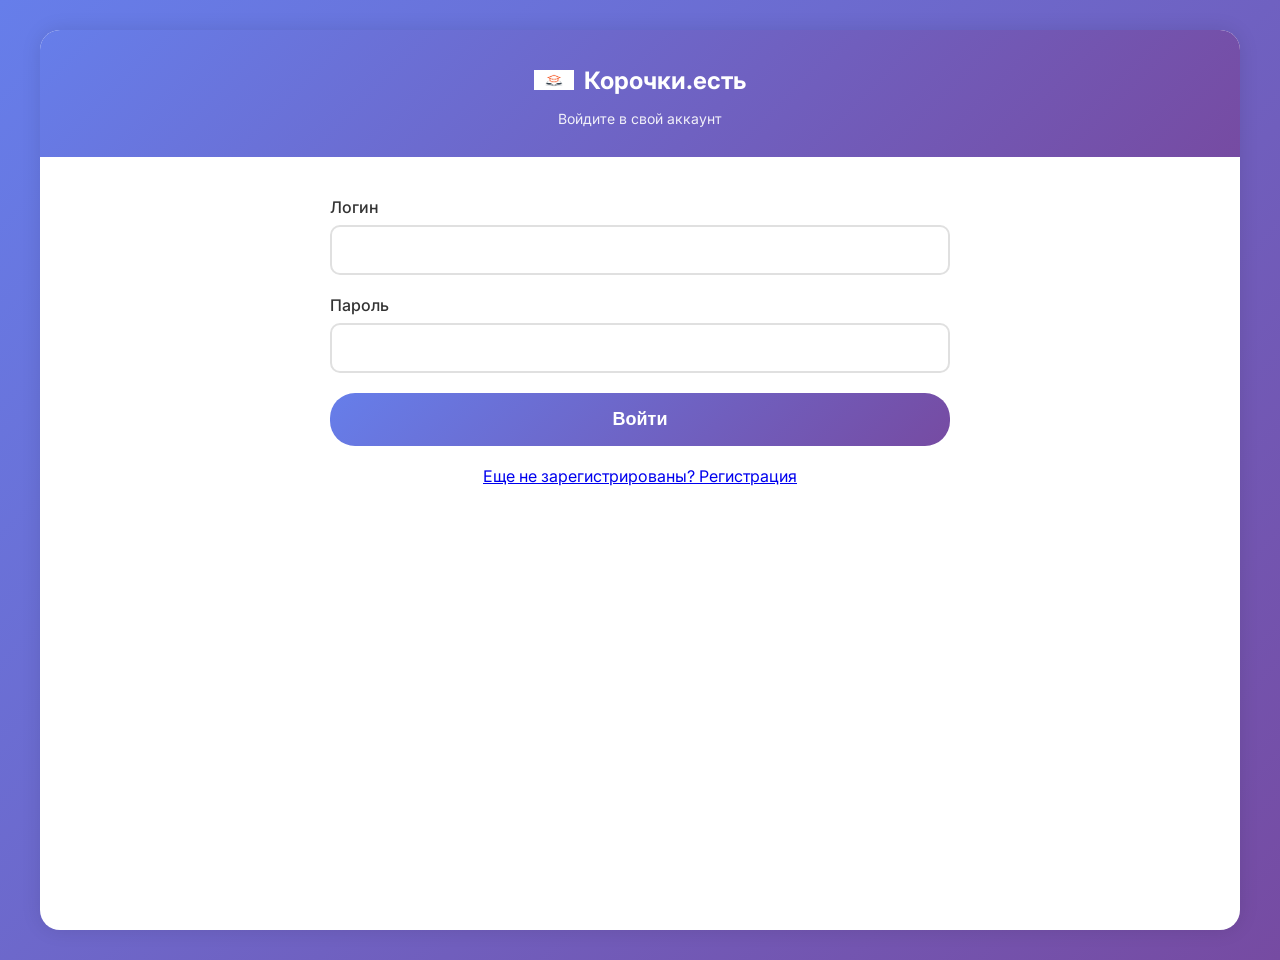
==== admin.html @ 3d842842 "first commit" ====
<!DOCTYPE html>
<html lang="ru">
<head>
    <meta charset="UTF-8">
    <meta name="viewport" content="width=device-width, initial-scale=1.0, viewport-fit=cover">
    <title>Панель администратора - Корочки.есть</title>
    <link rel="stylesheet" href="css/style.css">
    <link href="https://fonts.googleapis.com/css2?family=Inter:wght@300;400;500;600;700&display=swap" rel="stylesheet">
</head>
<body>
    <div class="container">
        <header class="header admin-header">
            <div class="logo">
                <img src="images/image01.webp" alt="Корочки.есть" class="logo-img">
                <h1>Корочки.есть</h1>
            </div>
            <div class="user-info">
                <span>Администратор</span>
                <button class="logout-btn" onclick="logout()">Выйти</button>
            </div>
        </header>

        <div class="admin-panel">
            <div class="admin-stats" id="stats">
                <div class="stat-card">
                    <div class="stat-value" id="totalCount">0</div>
                    <div class="stat-label">Всего заявок</div>
                </div>
                <div class="stat-card">
                    <div class="stat-value" id="newCount">0</div>
                    <div class="stat-label">Новые</div>
                </div>
                <div class="stat-card">
                    <div class="stat-value" id="progressCount">0</div>
                    <div class="stat-label">В обучении</div>
                </div>
                <div class="stat-card">
                    <div class="stat-value" id="completedCount">0</div>
                    <div class="stat-label">Завершены</div>
                </div>
            </div>

            <div class="admin-filters">
                <input type="text" id="searchInput" placeholder="Поиск по ФИО или курсу..." class="search-input">
                <select id="statusFilter" class="filter-select">
                    <option value="all">Все статусы</option>
                    <option value="new">Новые</option>
                    <option value="in_progress">Идет обучение</option>
                    <option value="completed">Обучение завершено</option>
                </select>
            </div>

            <div class="table-container">
                <table id="applicationsTable">
                    <thead>
                        <tr>
                            <th>ID</th>
                            <th>Пользователь</th>
                            <th>Курс</th>
                            <th>Дата начала</th>
                            <th>Способ оплаты</th>
                            <th>Статус</th>
                            <th>Действия</th>
                        </tr>
                    </thead>
                    <tbody id="applicationsTableBody">
                        <tr><td colspan="7" style="text-align: center;">Загрузка...</td></tr>
                    </tbody>
                </table>
            </div>

            <div class="pagination" id="pagination"></div>
        </div>
    </div>

    <script src="js/main.js"></script>
    <script>
        let allApplications = [];
        let currentPage = 1;
        const itemsPerPage = 10;

        // Проверка прав администратора
        if (!sessionStorage.getItem('user_id') || sessionStorage.getItem('user_role') !== 'admin') {
            window.location.href = 'login.html';
        }

        // Загрузка всех заявок
        async function loadApplications() {
            try {
                const result = await apiRequest('api/admin/applications.php', 'GET');
                
                if (result.success) {
                    allApplications = result.data;
                    updateStats();
                    filterAndRender();
                } else {
                    showNotification('Ошибка загрузки заявок', 'error');
                }
            } catch (error) {
                showNotification('Ошибка подключения к серверу', 'error');
            }
        }

        // Обновление статистики
        function updateStats() {
            const total = allApplications.length;
            const newCount = allApplications.filter(app => app.status === 'new').length;
            const progressCount = allApplications.filter(app => app.status === 'in_progress').length;
            const completedCount = allApplications.filter(app => app.status === 'completed').length;
            
            document.getElementById('totalCount').textContent = total;
            document.getElementById('newCount').textContent = newCount;
            document.getElementById('progressCount').textContent = progressCount;
            document.getElementById('completedCount').textContent = completedCount;
        }

        // Фильтрация и отображение
        function filterAndRender() {
            const searchTerm = document.getElementById('searchInput').value.toLowerCase();
            const statusFilter = document.getElementById('statusFilter').value;
            
            let filtered = allApplications;
            
            // Фильтр по статусу
            if (statusFilter !== 'all') {
                filtered = filtered.filter(app => app.status === statusFilter);
            }
            
            // Поиск по ФИО и курсу
            if (searchTerm) {
                filtered = filtered.filter(app => 
                    app.full_name.toLowerCase().includes(searchTerm) ||
                    app.course_name.toLowerCase().includes(searchTerm)
                );
            }
            
            renderTable(filtered);
        }

        // Отображение таблицы с пагинацией
        function renderTable(applications) {
            const tbody = document.getElementById('applicationsTableBody');
            const start = (currentPage - 1) * itemsPerPage;
            const end = start + itemsPerPage;
            const pageItems = applications.slice(start, end);
            
            if (pageItems.length === 0) {
                tbody.innerHTML = '<tr><td colspan="7" style="text-align: center;">Нет заявок</td></tr>';
                document.getElementById('pagination').innerHTML = '';
                return;
            }
            
            tbody.innerHTML = pageItems.map(app => `
                <tr class="fade-in">
                    <td>${app.id}</td>
                    <td>${escapeHtml(app.full_name)}<br><small>${escapeHtml(app.username)}</small></td>
                    <td>${escapeHtml(app.course_name)}</td>
                    <td>${formatDate(app.start_date)}</td>
                    <td>${getPaymentMethodText(app.payment_method)}</td>
                    <td>
                        <select class="status-select status-${app.status}" 
                                onchange="updateStatus(${app.id}, this.value)">
                            <option value="new" ${app.status === 'new' ? 'selected' : ''}>Новая</option>
                            <option value="in_progress" ${app.status === 'in_progress' ? 'selected' : ''}>Идет обучение</option>
                            <option value="completed" ${app.status === 'completed' ? 'selected' : ''}>Обучение завершено</option>
                        </select>
                    </td>
                    <td>
                        <button class="btn-view" onclick="viewApplicationDetails(${app.id})">Просмотр</button>
                    </td>
                </tr>
            `).join('');
            
            // Пагинация
            const totalPages = Math.ceil(applications.length / itemsPerPage);
            renderPagination(totalPages);
        }

        // Отображение пагинации
        function renderPagination(totalPages) {
            const paginationDiv = document.getElementById('pagination');
            if (totalPages <= 1) {
                paginationDiv.innerHTML = '';
                return;
            }
            
            let html = '<div class="pagination-controls">';
            html += `<button class="page-btn" onclick="changePage(${currentPage - 1})" ${currentPage === 1 ? 'disabled' : ''}>«</button>`;
            
            for (let i = 1; i <= totalPages; i++) {
                if (i === 1 || i === totalPages || (i >= currentPage - 2 && i <= currentPage + 2)) {
                    html += `<button class="page-btn ${i === currentPage ? 'active' : ''}" onclick="changePage(${i})">${i}</button>`;
                } else if (i === currentPage - 3 || i === currentPage + 3) {
                    html += '<span class="page-dots">...</span>';
                }
            }
            
            html += `<button class="page-btn" onclick="changePage(${currentPage + 1})" ${currentPage === totalPages ? 'disabled' : ''}>»</button>`;
            html += '</div>';
            
            paginationDiv.innerHTML = html;
        }

        function changePage(page) {
            currentPage = page;
            filterAndRender();
        }

        // Обновление статуса
        async function updateStatus(applicationId, newStatus) {
            try {
                const result = await apiRequest('api/admin/applications.php', 'PUT', {
                    id: applicationId,
                    status: newStatus
                });
                
                if (result.success) {
                    showNotification('Статус заявки обновлен', 'success');
                    loadApplications(); // Перезагружаем список
                } else {
                    showNotification('Ошибка при обновлении статуса', 'error');
                }
            } catch (error) {
                showNotification('Ошибка подключения', 'error');
            }
        }

        // Просмотр деталей заявки
        function viewApplicationDetails(applicationId) {
            const app = allApplications.find(a => a.id === applicationId);
            if (app) {
                showNotification(`Заявка #${app.id}: ${app.course_name} - ${app.full_name}`, 'info');
            }
        }

        // События фильтров
        document.getElementById('searchInput').addEventListener('input', () => {
            currentPage = 1;
            filterAndRender();
        });
        
        document.getElementById('statusFilter').addEventListener('change', () => {
            currentPage = 1;
            filterAndRender();
        });

        // Загрузка при открытии
        loadApplications();
    </script>
</body>
</html>
---- css/style.css ----
* {
    margin: 0;
    padding: 0;
    box-sizing: border-box;
}

body {
    font-family: 'Inter', sans-serif;
    background: linear-gradient(135deg, #667eea 0%, #764ba2 100%);
    min-height: 100vh;
    color: #333;
}

/* Контейнер адаптивный */
.container {
    max-width: 1200px;
    margin: 0 auto;
    background: #fff;
    min-height: 100vh;
    box-shadow: 0 0 20px rgba(0,0,0,0.1);
    transition: all 0.3s ease;
}

/* Header */
.header {
    background: linear-gradient(135deg, #667eea 0%, #764ba2 100%);
    color: white;
    padding: 30px 20px;
    text-align: center;
}

.logo {
    display: flex;
    align-items: center;
    justify-content: center;
    gap: 10px;
    margin-bottom: 10px;
}

.logo-img {
    width: 40px;
    height: 40px;
    object-fit: contain;
}

.logo h1 {
    font-size: 24px;
    font-weight: 700;
}

.tagline {
    font-size: 14px;
    opacity: 0.9;
}

/* Слайдер */
.slider-container {
    position: relative;
    margin: 20px;
    border-radius: 15px;
    overflow: hidden;
    box-shadow: 0 5px 15px rgba(0,0,0,0.1);
}

.slider {
    position: relative;
    height: 200px;
}

.slide {
    position: absolute;
    width: 100%;
    height: 100%;
    opacity: 0;
    transition: opacity 0.5s ease;
}

.slide.active {
    opacity: 1;
}

.slide img {
    width: 100%;
    height: 100%;
    object-fit: cover;
    background: linear-gradient(135deg, #667eea 0%, #764ba2 100%);
}

.slide-caption {
    position: absolute;
    bottom: 0;
    left: 0;
    right: 0;
    background: rgba(0,0,0,0.7);
    color: white;
    padding: 10px;
    text-align: center;
    font-size: 14px;
    font-weight: 500;
}

.slider-btn {
    position: absolute;
    top: 50%;
    transform: translateY(-50%);
    background: rgba(0,0,0,0.5);
    color: white;
    border: none;
    padding: 10px 15px;
    cursor: pointer;
    font-size: 18px;
    border-radius: 5px;
    transition: all 0.3s;
    z-index: 10;
}

.slider-btn:hover {
    background: rgba(0,0,0,0.8);
    transform: translateY(-50%) scale(1.05);
}

.prev {
    left: 10px;
}

.next {
    right: 10px;
}

.slider-dots {
    position: absolute;
    bottom: 10px;
    left: 50%;
    transform: translateX(-50%);
    display: flex;
    gap: 8px;
    z-index: 10;
}

.dot {
    width: 8px;
    height: 8px;
    border-radius: 50%;
    background: rgba(255,255,255,0.5);
    cursor: pointer;
    transition: all 0.3s;
}

.dot:hover {
    background: rgba(255,255,255,0.8);
    transform: scale(1.2);
}

.dot.active {
    background: white;
    width: 20px;
    border-radius: 10px;
}

/* Кнопки */
.auth-buttons {
    display: flex;
    gap: 15px;
    padding: 20px;
    justify-content: center;
}

.btn-primary, .btn-secondary {
    flex: 1;
    padding: 12px;
    border: none;
    border-radius: 25px;
    font-size: 16px;
    font-weight: 600;
    cursor: pointer;
    transition: transform 0.3s, box-shadow 0.3s;
}

.btn-primary {
    background: linear-gradient(135deg, #667eea 0%, #764ba2 100%);
    color: white;
}

.btn-secondary {
    background: transparent;
    border: 2px solid #667eea;
    color: #667eea;
}

.btn-primary:hover, .btn-secondary:hover {
    transform: translateY(-2px);
    box-shadow: 0 5px 15px rgba(0,0,0,0.2);
}

/* Карточки преимуществ */
.features {
    display: grid;
    grid-template-columns: repeat(3, 1fr);
    gap: 15px;
    padding: 20px;
}

.feature-card {
    text-align: center;
    padding: 15px;
    background: #f8f9fa;
    border-radius: 10px;
    transition: transform 0.3s;
}

.feature-card:hover {
    transform: translateY(-5px);
}

.feature-icon {
    font-size: 32px;
    margin-bottom: 8px;
}

.feature-card h3 {
    font-size: 14px;
    margin-bottom: 5px;
    color: #667eea;
}

.feature-card p {
    font-size: 12px;
    color: #666;
}

/* Формы */
.form-container {
    padding: 20px;
    max-width: 500px;
    margin: 0 auto;
}

.form-group {
    margin-bottom: 20px;
}

.form-group label {
    display: block;
    margin-bottom: 8px;
    font-weight: 500;
    color: #333;
}

.form-group input, 
.form-group select, 
.form-group textarea {
    width: 100%;
    padding: 12px;
    border: 2px solid #e0e0e0;
    border-radius: 10px;
    font-size: 14px;
    transition: border-color 0.3s;
}

.form-group input:focus, 
.form-group select:focus, 
.form-group textarea:focus {
    outline: none;
    border-color: #667eea;
}

.form-group input.error {
    border-color: #f44336;
}

.error-message {
    color: #f44336;
    font-size: 12px;
    margin-top: 5px;
    display: none;
}

.btn-submit {
    width: 100%;
    padding: 14px;
    background: linear-gradient(135deg, #667eea 0%, #764ba2 100%);
    color: white;
    border: none;
    border-radius: 25px;
    font-size: 16px;
    font-weight: 600;
    cursor: pointer;
    transition: transform 0.3s;
}

.btn-submit:hover {
    transform: translateY(-2px);
}

/* Таблицы */
.table-container {
    overflow-x: auto;
    padding: 20px;
}

table {
    width: 100%;
    border-collapse: collapse;
    min-width: 600px;
}

th, td {
    padding: 12px;
    text-align: left;
    border-bottom: 1px solid #e0e0e0;
}

th {
    background: #f8f9fa;
    font-weight: 600;
    color: #667eea;
}

.status-badge {
    display: inline-block;
    padding: 4px 8px;
    border-radius: 12px;
    font-size: 12px;
    font-weight: 500;
}

.status-new {
    background: #ff9800;
    color: white;
}

.status-in_progress {
    background: #2196f3;
    color: white;
}

.status-completed {
    background: #4caf50;
    color: white;
}

/* Модальные окна */
.modal {
    display: none;
    position: fixed;
    top: 0;
    left: 0;
    width: 100%;
    height: 100%;
    background: rgba(0,0,0,0.5);
    justify-content: center;
    align-items: center;
    z-index: 1000;
}

.modal-content {
    background: white;
    padding: 30px;
    border-radius: 15px;
    max-width: 90%;
    width: 500px;
    position: relative;
    animation: modalSlideIn 0.3s;
}

.close {
    position: absolute;
    top: 15px;
    right: 20px;
    font-size: 24px;
    cursor: pointer;
    color: #999;
    transition: color 0.3s;
}

.close:hover {
    color: #333;
}

/* Навигация */
.nav-menu {
    display: flex;
    background: #f8f9fa;
    border-bottom: 1px solid #e0e0e0;
}

.nav-link {
    flex: 1;
    text-align: center;
    padding: 12px;
    text-decoration: none;
    color: #666;
    font-weight: 500;
    transition: all 0.3s;
}

.nav-link.active {
    color: #667eea;
    border-bottom: 2px solid #667eea;
}

.nav-link:hover {
    background: #f0f0f0;
}

/* Информация о пользователе */
.user-info {
    display: flex;
    align-items: center;
    justify-content: space-between;
    padding: 10px 20px;
    background: rgba(255,255,255,0.1);
    border-radius: 10px;
    margin-top: 10px;
}

.logout-btn {
    background: rgba(255,255,255,0.2);
    border: none;
    color: white;
    padding: 5px 15px;
    border-radius: 20px;
    cursor: pointer;
    transition: all 0.3s;
}

.logout-btn:hover {
    background: rgba(255,255,255,0.3);
    transform: scale(1.05);
}

/* Список заявок */
.applications-list {
    padding: 20px;
    display: grid;
    grid-template-columns: repeat(auto-fill, minmax(350px, 1fr));
    gap: 20px;
}

.application-card {
    background: white;
    border-radius: 10px;
    padding: 15px;
    box-shadow: 0 2px 5px rgba(0,0,0,0.1);
    transition: transform 0.3s, box-shadow 0.3s;
}

.application-card:hover {
    transform: translateY(-5px);
    box-shadow: 0 5px 20px rgba(0,0,0,0.15);
}

.application-header {
    display: flex;
    justify-content: space-between;
    align-items: center;
    margin-bottom: 10px;
}

.application-header h3 {
    color: #667eea;
    font-size: 16px;
}

.application-details {
    font-size: 14px;
    color: #666;
}

.application-details p {
    margin: 5px 0;
}

.application-actions {
    margin-top: 10px;
}

.btn-review {
    background: #4caf50;
    color: white;
    border: none;
    padding: 8px 15px;
    border-radius: 20px;
    cursor: pointer;
    font-size: 12px;
    transition: all 0.3s;
}

.btn-review:hover {
    background: #45a049;
    transform: scale(1.05);
}

/* Пустое состояние */
.empty-state {
    text-align: center;
    padding: 40px 20px;
}

.empty-icon {
    font-size: 64px;
    margin-bottom: 20px;
    opacity: 0.5;
}

.empty-state p {
    color: #666;
    margin-bottom: 20px;
}

/* Статистика администратора */
.admin-stats {
    display: grid;
    grid-template-columns: repeat(auto-fit, minmax(200px, 1fr));
    gap: 15px;
    padding: 20px;
}

.stat-card {
    background: linear-gradient(135deg, #667eea 0%, #764ba2 100%);
    color: white;
    padding: 20px;
    border-radius: 10px;
    text-align: center;
    transition: transform 0.3s;
}

.stat-card:hover {
    transform: translateY(-3px);
}

.stat-value {
    font-size: 32px;
    font-weight: bold;
}

.stat-label {
    font-size: 14px;
    opacity: 0.9;
    margin-top: 5px;
}

/* Фильтры */
.admin-filters {
    display: flex;
    gap: 10px;
    padding: 0 20px 20px 20px;
    flex-wrap: wrap;
}

.search-input, 
.filter-select {
    flex: 1;
    min-width: 200px;
    padding: 12px;
    border: 2px solid #e0e0e0;
    border-radius: 10px;
    font-size: 14px;
    transition: border-color 0.3s;
}

.search-input:focus, 
.filter-select:focus {
    outline: none;
    border-color: #667eea;
}

/* Кнопки действий */
.btn-view {
    background: #667eea;
    color: white;
    border: none;
    padding: 5px 10px;
    border-radius: 5px;
    cursor: pointer;
    font-size: 12px;
    transition: all 0.3s;
}

.btn-view:hover {
    background: #5a67d8;
    transform: scale(1.05);
}

.btn-refresh {
    background: #667eea;
    color: white;
    border: none;
    padding: 8px 15px;
    border-radius: 20px;
    cursor: pointer;
    font-size: 14px;
    transition: all 0.3s;
}

.btn-refresh:hover {
    background: #5a67d8;
    transform: rotate(180deg);
}

/* Пагинация */
.pagination {
    padding: 20px;
    text-align: center;
}

.pagination-controls {
    display: flex;
    justify-content: center;
    gap: 5px;
    flex-wrap: wrap;
}

.page-btn {
    padding: 8px 12px;
    border: 1px solid #e0e0e0;
    background: white;
    border-radius: 5px;
    cursor: pointer;
    transition: all 0.3s;
}

.page-btn:hover:not(:disabled) {
    background: #667eea;
    color: white;
    border-color: #667eea;
}

.page-btn.active {
    background: #667eea;
    color: white;
    border-color: #667eea;
}

.page-btn:disabled {
    opacity: 0.5;
    cursor: not-allowed;
}

/* Радио-кнопки */
.radio-group {
    display: flex;
    gap: 20px;
    margin-top: 8px;
    flex-wrap: wrap;
}

.radio-label {
    display: flex;
    align-items: center;
    gap: 8px;
    cursor: pointer;
}

.radio-label input[type="radio"] {
    width: auto;
    cursor: pointer;
}

/* Звезды рейтинга */
.rating-stars {
    display: flex;
    gap: 5px;
    font-size: 24px;
    cursor: pointer;
}

.star {
    color: #ddd;
    transition: color 0.3s;
}

.star.active {
    color: #ffc107;
}

.star:hover {
    color: #ffc107;
}

/* Заголовки */
.applications-header {
    display: flex;
    justify-content: space-between;
    align-items: center;
    padding: 20px 20px 0 20px;
    flex-wrap: wrap;
    gap: 10px;
}

.applications-header h2 {
    font-size: 18px;
    color: #333;
}

/* Форма с кнопками */
.form-actions {
    display: flex;
    gap: 10px;
    margin-top: 20px;
    flex-wrap: wrap;
}

.form-actions .btn-submit {
    flex: 2;
}

.form-actions .btn-secondary {
    flex: 1;
    padding: 14px;
}

/* Анимации */
@keyframes fadeIn {
    from {
        opacity: 0;
        transform: translateY(20px);
    }
    to {
        opacity: 1;
        transform: translateY(0);
    }
}

@keyframes modalSlideIn {
    from {
        transform: translateY(-50px);
        opacity: 0;
    }
    to {
        transform: translateY(0);
        opacity: 1;
    }
}

@keyframes slideIn {
    from {
        transform: translateX(100%);
        opacity: 0;
    }
    to {
        transform: translateX(0);
        opacity: 1;
    }
}

@keyframes slideOut {
    from {
        transform: translateX(0);
        opacity: 1;
    }
    to {
        transform: translateX(100%);
        opacity: 0;
    }
}

.fade-in {
    animation: fadeIn 0.5s ease;
}

/* Уведомления */
.notification {
    position: fixed;
    top: 20px;
    right: 20px;
    padding: 12px 20px;
    border-radius: 8px;
    z-index: 2000;
    animation: slideIn 0.3s ease;
    box-shadow: 0 2px 10px rgba(0,0,0,0.2);
}

.notification-success {
    background: #4caf50;
    color: white;
}

.notification-error {
    background: #f44336;
    color: white;
}

.notification-info {
    background: #2196f3;
    color: white;
}

/* Стили для скролла */
::-webkit-scrollbar {
    width: 8px;
    height: 8px;
}

::-webkit-scrollbar-track {
    background: #f1f1f1;
    border-radius: 10px;
}

::-webkit-scrollbar-thumb {
    background: #667eea;
    border-radius: 10px;
}

::-webkit-scrollbar-thumb:hover {
    background: #5a67d8;
}

/* ==================== */
/* АДАПТИВНОСТЬ ДЛЯ РАЗНЫХ УСТРОЙСТВ */
/* ==================== */

/* Смартфоны (до 768px) */
@media (max-width: 768px) {
    .container {
        max-width: 100%;
    }
    
    .slider {
        height: 200px;
    }
    
    .slide-caption {
        font-size: 12px;
        padding: 8px;
    }
    
    .slider-btn {
        padding: 6px 10px;
        font-size: 14px;
    }
    
    .features {
        gap: 10px;
    }
    
    .feature-card {
        padding: 10px;
    }
    
    .applications-list {
        grid-template-columns: 1fr;
        padding: 15px;
    }
    
    .admin-stats {
        grid-template-columns: repeat(2, 1fr);
    }
    
    .admin-filters {
        flex-direction: column;
    }
    
    .search-input, 
    .filter-select {
        width: 100%;
        min-width: auto;
    }
    
    table {
        font-size: 12px;
        min-width: 500px;
    }
    
    th, td {
        padding: 8px;
    }
    
    .status-select {
        font-size: 10px;
        padding: 3px 6px;
    }
    
    .btn-view {
        font-size: 10px;
        padding: 3px 6px;
    }
    
    .modal-content {
        padding: 20px;
        width: 90%;
        max-width: 90%;
    }
    
    .form-container {
        padding: 15px;
    }
    
    .user-info {
        flex-direction: column;
        gap: 10px;
        text-align: center;
    }
}

/* Планшеты (768px - 1024px) */
@media (min-width: 769px) and (max-width: 1024px) {
    .container {
        max-width: 90%;
        margin: 20px auto;
        border-radius: 20px;
    }
    
    .slider {
        height: 350px;
    }
    
    .features {
        gap: 20px;
        padding: 30px;
    }
    
    .applications-list {
        grid-template-columns: repeat(2, 1fr);
        gap: 20px;
        padding: 30px;
    }
    
    .admin-stats {
        grid-template-columns: repeat(4, 1fr);
    }
    
    .form-container {
        max-width: 600px;
        padding: 30px;
    }
    
    .modal-content {
        width: 600px;
    }
}

/* Десктоп (1025px и выше) */
@media (min-width: 1025px) {
    .container {
        max-width: 1200px;
        margin: 30px auto;
        border-radius: 20px;
        overflow: hidden;
    }
    
    .slider {
        height: 450px;
    }
    
    .slide-caption {
        font-size: 18px;
        padding: 15px;
    }
    
    .slider-btn {
        padding: 15px 20px;
        font-size: 24px;
    }
    
    .features {
        gap: 30px;
        padding: 40px;
    }
    
    .feature-card {
        padding: 25px;
    }
    
    .feature-icon {
        font-size: 48px;
    }
    
    .feature-card h3 {
        font-size: 18px;
    }
    
    .feature-card p {
        font-size: 14px;
    }
    
    .auth-buttons {
        padding: 30px;
        gap: 20px;
    }
    
    .btn-primary, .btn-secondary {
        padding: 15px;
        font-size: 18px;
        max-width: 300px;
        margin: 0 auto;
    }
    
    .applications-list {
        grid-template-columns: repeat(3, 1fr);
        gap: 25px;
        padding: 40px;
    }
    
    .application-card {
        padding: 20px;
    }
    
    .application-header h3 {
        font-size: 18px;
    }
    
    .application-details {
        font-size: 14px;
    }
    
    .admin-stats {
        gap: 25px;
        padding: 30px;
    }
    
    .stat-card {
        padding: 25px;
    }
    
    .stat-value {
        font-size: 36px;
    }
    
    .stat-label {
        font-size: 16px;
    }
    
    .admin-filters {
        padding: 0 30px 30px 30px;
        gap: 15px;
    }
    
    .search-input, 
    .filter-select {
        padding: 12px 15px;
        font-size: 16px;
    }
    
    .table-container {
        padding: 30px;
    }
    
    table {
        min-width: auto;
    }
    
    th, td {
        padding: 15px;
        font-size: 14px;
    }
    
    .form-container {
        max-width: 700px;
        padding: 40px;
    }
    
    .form-group label {
        font-size: 16px;
    }
    
    .form-group input, 
    .form-group select, 
    .form-group textarea {
        padding: 14px;
        font-size: 16px;
    }
    
    .btn-submit {
        padding: 16px;
        font-size: 18px;
    }
    
    .modal-content {
        width: 700px;
        padding: 40px;
    }
    
    .nav-link {
        padding: 15px;
        font-size: 16px;
    }
    
    .user-info {
        padding: 15px 30px;
    }
    
    .logout-btn {
        padding: 8px 20px;
        font-size: 14px;
    }
    
    .pagination {
        padding: 30px;
    }
    
    .page-btn {
        padding: 10px 15px;
    }
}

/* Очень большие экраны (1400px и выше) */
@media (min-width: 1400px) {
    .container {
        max-width: 1400px;
    }
    
    .slider {
        height: 550px;
    }
    
    .features {
        grid-template-columns: repeat(3, 1fr);
        gap: 40px;
    }
    
    .applications-list {
        grid-template-columns: repeat(4, 1fr);
    }
    
    .admin-stats {
        grid-template-columns: repeat(4, 1fr);
    }
}

/* Поддержка темной темы (опционально) */
@media (prefers-color-scheme: dark) {
    body {
        background: linear-gradient(135deg, #1a1a2e 0%, #16213e 100%);
    }
    
    .container {
        background: #1e1e2e;
    }
    
    .feature-card {
        background: #2a2a3a;
    }
    
    .feature-card h3 {
        color: #a0a0ff;
    }
    
    .feature-card p {
        color: #aaa;
    }
    
    .application-card {
        background: #2a2a3a;
    }
    
    .application-details {
        color: #ccc;
    }
    
    .modal-content {
        background: #2a2a3a;
        color: white;
    }
    
    .form-group label {
        color: #eee;
    }
    
    .form-group input, 
    .form-group select, 
    .form-group textarea {
        background: #3a3a4a;
        border-color: #4a4a5a;
        color: white;
    }
    
    .nav-menu {
        background: #2a2a3a;
        border-bottom-color: #4a4a5a;
    }
    
    .nav-link {
        color: #ccc;
    }
    
    .table-container {
        background: #2a2a3a;
    }
    
    th {
        background: #3a3a4a;
        color: #a0a0ff;
    }
    
    td {
        color: #ddd;
        border-bottom-color: #4a4a5a;
    }
    
    .page-btn {
        background: #3a3a4a;
        border-color: #4a4a5a;
        color: white;
    }
    
    .page-btn.active {
        background: #667eea;
    }
}
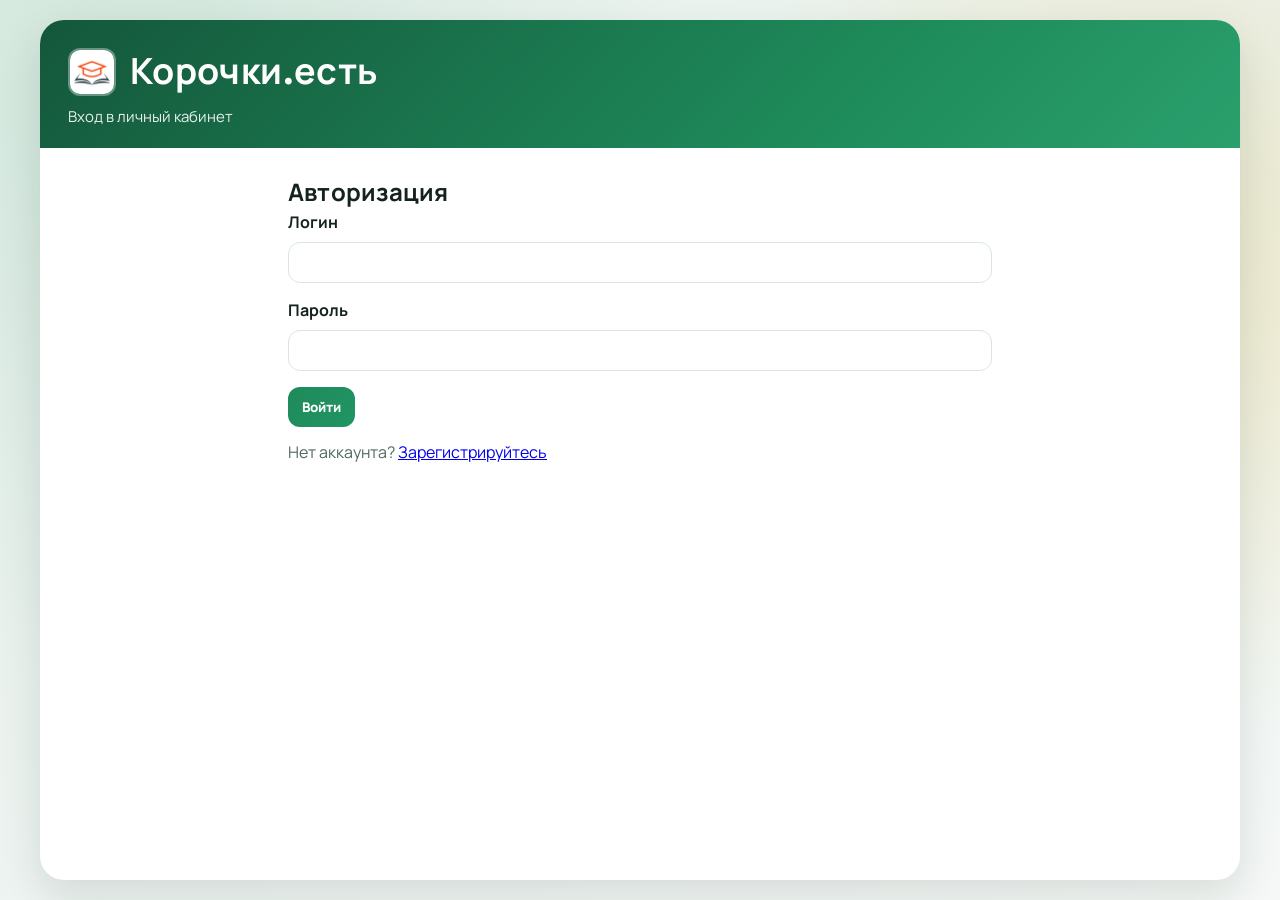
==== commit a01c868e: "second commit" ====
--- a/admin.html
+++ b/admin.html
@@ -1,251 +1,374 @@
-<!DOCTYPE html>
+﻿<!DOCTYPE html>
 <html lang="ru">
 <head>
     <meta charset="UTF-8">
     <meta name="viewport" content="width=device-width, initial-scale=1.0, viewport-fit=cover">
-    <title>Панель администратора - Корочки.есть</title>
+    <title>Админ-панель - Корочки.есть</title>
     <link rel="stylesheet" href="css/style.css">
-    <link href="https://fonts.googleapis.com/css2?family=Inter:wght@300;400;500;600;700&display=swap" rel="stylesheet">
+    <link href="https://fonts.googleapis.com/css2?family=Manrope:wght@400;600;700;800&family=Space+Grotesk:wght@500;700&display=swap" rel="stylesheet">
 </head>
 <body>
     <div class="container">
-        <header class="header admin-header">
+        <header class="header">
             <div class="logo">
                 <img src="images/image01.webp" alt="Корочки.есть" class="logo-img">
                 <h1>Корочки.есть</h1>
             </div>
             <div class="user-info">
-                <span>Администратор</span>
+                <span>Роль: администратор</span>
                 <button class="logout-btn" onclick="logout()">Выйти</button>
             </div>
         </header>
 
+        <nav class="nav-menu">
+            <a href="index.html" class="nav-link">Главная</a>
+            <a href="admin.html" class="nav-link active">Админка</a>
+            <a href="reviews.html" class="nav-link">Отзывы</a>
+        </nav>
+
         <div class="admin-panel">
-            <div class="admin-stats" id="stats">
-                <div class="stat-card">
-                    <div class="stat-value" id="totalCount">0</div>
-                    <div class="stat-label">Всего заявок</div>
-                </div>
-                <div class="stat-card">
-                    <div class="stat-value" id="newCount">0</div>
-                    <div class="stat-label">Новые</div>
-                </div>
-                <div class="stat-card">
-                    <div class="stat-value" id="progressCount">0</div>
-                    <div class="stat-label">В обучении</div>
-                </div>
-                <div class="stat-card">
-                    <div class="stat-value" id="completedCount">0</div>
-                    <div class="stat-label">Завершены</div>
-                </div>
+            <div class="tabs">
+                <button type="button" class="tab-btn active" data-tab="applicationsTab">Заявки</button>
+                <button type="button" class="tab-btn" data-tab="reviewsTab">Модерация отзывов</button>
+                <button type="button" class="tab-btn" data-tab="coursesTab">Курсы</button>
             </div>
 
-            <div class="admin-filters">
-                <input type="text" id="searchInput" placeholder="Поиск по ФИО или курсу..." class="search-input">
-                <select id="statusFilter" class="filter-select">
-                    <option value="all">Все статусы</option>
-                    <option value="new">Новые</option>
-                    <option value="in_progress">Идет обучение</option>
-                    <option value="completed">Обучение завершено</option>
-                </select>
-            </div>
-
-            <div class="table-container">
-                <table id="applicationsTable">
-                    <thead>
-                        <tr>
-                            <th>ID</th>
-                            <th>Пользователь</th>
-                            <th>Курс</th>
-                            <th>Дата начала</th>
-                            <th>Способ оплаты</th>
-                            <th>Статус</th>
-                            <th>Действия</th>
-                        </tr>
-                    </thead>
-                    <tbody id="applicationsTableBody">
-                        <tr><td colspan="7" style="text-align: center;">Загрузка...</td></tr>
-                    </tbody>
-                </table>
-            </div>
-
-            <div class="pagination" id="pagination"></div>
+            <section id="applicationsTab" class="tab-panel active">
+                <div class="admin-stats" id="stats">
+                    <article class="stat-card"><div class="stat-value" id="totalCount">0</div><div class="stat-label">Всего</div></article>
+                    <article class="stat-card"><div class="stat-value" id="newCount">0</div><div class="stat-label">Новые</div></article>
+                    <article class="stat-card"><div class="stat-value" id="progressCount">0</div><div class="stat-label">В обучении</div></article>
+                    <article class="stat-card"><div class="stat-value" id="completedCount">0</div><div class="stat-label">Завершены</div></article>
+                </div>
+
+                <div class="admin-filters">
+                    <input id="searchInput" class="search-input" type="text" placeholder="Поиск по ФИО или курсу">
+                    <select id="statusFilter" class="filter-select">
+                        <option value="all">Все статусы</option>
+                        <option value="new">Новые</option>
+                        <option value="in_progress">Идет обучение</option>
+                        <option value="completed">Завершено</option>
+                    </select>
+                </div>
+
+                <div class="table-container">
+                    <table>
+                        <thead>
+                            <tr>
+                                <th>ID</th>
+                                <th>Пользователь</th>
+                                <th>Курс</th>
+                                <th>Начало</th>
+                                <th>Создана</th>
+                                <th>Оплата</th>
+                                <th>Статус</th>
+                            </tr>
+                        </thead>
+                        <tbody id="applicationsTableBody">
+                            <tr><td colspan="7">Загрузка...</td></tr>
+                        </tbody>
+                    </table>
+                </div>
+
+                <div class="pagination" id="pagination"></div>
+            </section>
+
+            <section id="reviewsTab" class="tab-panel">
+                <div class="section-header">
+                    <h2>Отзывы на модерации</h2>
+                    <button type="button" class="btn-refresh" onclick="loadPendingReviews()">Обновить</button>
+                </div>
+                <div id="pendingReviews" class="admin-review-list">
+                    <div class="loading">Загрузка...</div>
+                </div>
+            </section>
+
+            <section id="coursesTab" class="tab-panel">
+                <div class="section-header">
+                    <h2>Добавление нового курса</h2>
+                </div>
+                <form id="courseForm" novalidate>
+                    <div class="form-group">
+                        <label for="courseName">Название курса</label>
+                        <input id="courseName" name="name" type="text" required>
+                        <div id="nameError" class="error-message">Введите название курса</div>
+                    </div>
+                    <div class="form-group">
+                        <label for="courseDescription">Описание</label>
+                        <textarea id="courseDescription" name="description" required></textarea>
+                        <div id="descriptionError" class="error-message">Введите описание курса</div>
+                    </div>
+                    <button type="submit" class="btn-submit">Добавить курс</button>
+                </form>
+
+                <div class="section-header" style="margin-top:16px;">
+                    <h3>Текущие курсы</h3>
+                    <button type="button" class="btn-refresh" onclick="loadCourses()">Обновить</button>
+                </div>
+                <div id="coursesList" class="course-admin-list"></div>
+            </section>
         </div>
     </div>
 
     <script src="js/main.js"></script>
     <script>
+        if (sessionStorage.getItem('user_role') !== 'admin') {
+            window.location.href = 'login.html';
+        }
+
         let allApplications = [];
+        let filteredApplications = [];
         let currentPage = 1;
-        const itemsPerPage = 10;
-
-        // Проверка прав администратора
-        if (!sessionStorage.getItem('user_id') || sessionStorage.getItem('user_role') !== 'admin') {
-            window.location.href = 'login.html';
-        }
-
-        // Загрузка всех заявок
-        async function loadApplications() {
-            try {
-                const result = await apiRequest('api/admin/applications.php', 'GET');
-                
-                if (result.success) {
-                    allApplications = result.data;
-                    updateStats();
-                    filterAndRender();
-                } else {
-                    showNotification('Ошибка загрузки заявок', 'error');
-                }
-            } catch (error) {
-                showNotification('Ошибка подключения к серверу', 'error');
-            }
-        }
-
-        // Обновление статистики
+        const pageSize = 10;
+
+        function initTabs() {
+            document.querySelectorAll('.tab-btn').forEach((button) => {
+                button.addEventListener('click', () => {
+                    document.querySelectorAll('.tab-btn').forEach((btn) => btn.classList.remove('active'));
+                    document.querySelectorAll('.tab-panel').forEach((panel) => panel.classList.remove('active'));
+
+                    button.classList.add('active');
+                    document.getElementById(button.dataset.tab).classList.add('active');
+                });
+            });
+        }
+
         function updateStats() {
-            const total = allApplications.length;
-            const newCount = allApplications.filter(app => app.status === 'new').length;
-            const progressCount = allApplications.filter(app => app.status === 'in_progress').length;
-            const completedCount = allApplications.filter(app => app.status === 'completed').length;
-            
-            document.getElementById('totalCount').textContent = total;
-            document.getElementById('newCount').textContent = newCount;
-            document.getElementById('progressCount').textContent = progressCount;
-            document.getElementById('completedCount').textContent = completedCount;
-        }
-
-        // Фильтрация и отображение
-        function filterAndRender() {
-            const searchTerm = document.getElementById('searchInput').value.toLowerCase();
-            const statusFilter = document.getElementById('statusFilter').value;
-            
-            let filtered = allApplications;
-            
-            // Фильтр по статусу
-            if (statusFilter !== 'all') {
-                filtered = filtered.filter(app => app.status === statusFilter);
-            }
-            
-            // Поиск по ФИО и курсу
-            if (searchTerm) {
-                filtered = filtered.filter(app => 
-                    app.full_name.toLowerCase().includes(searchTerm) ||
-                    app.course_name.toLowerCase().includes(searchTerm)
-                );
-            }
-            
-            renderTable(filtered);
-        }
-
-        // Отображение таблицы с пагинацией
-        function renderTable(applications) {
+            document.getElementById('totalCount').textContent = allApplications.length;
+            document.getElementById('newCount').textContent = allApplications.filter((item) => item.status === 'new').length;
+            document.getElementById('progressCount').textContent = allApplications.filter((item) => item.status === 'in_progress').length;
+            document.getElementById('completedCount').textContent = allApplications.filter((item) => item.status === 'completed').length;
+        }
+
+        function applyFilters() {
+            const search = document.getElementById('searchInput').value.trim().toLowerCase();
+            const status = document.getElementById('statusFilter').value;
+
+            filteredApplications = allApplications.filter((item) => {
+                const matchesStatus = status === 'all' || item.status === status;
+                const haystack = `${item.full_name || ''} ${item.course_name || ''}`.toLowerCase();
+                const matchesSearch = !search || haystack.includes(search);
+                return matchesStatus && matchesSearch;
+            });
+
+            currentPage = 1;
+            renderApplicationsTable();
+        }
+
+        function renderApplicationsTable() {
             const tbody = document.getElementById('applicationsTableBody');
-            const start = (currentPage - 1) * itemsPerPage;
-            const end = start + itemsPerPage;
-            const pageItems = applications.slice(start, end);
-            
-            if (pageItems.length === 0) {
-                tbody.innerHTML = '<tr><td colspan="7" style="text-align: center;">Нет заявок</td></tr>';
+
+            if (!filteredApplications.length) {
+                tbody.innerHTML = '<tr><td colspan="7">Заявки не найдены</td></tr>';
                 document.getElementById('pagination').innerHTML = '';
                 return;
             }
-            
-            tbody.innerHTML = pageItems.map(app => `
-                <tr class="fade-in">
-                    <td>${app.id}</td>
-                    <td>${escapeHtml(app.full_name)}<br><small>${escapeHtml(app.username)}</small></td>
+
+            const start = (currentPage - 1) * pageSize;
+            const pageItems = filteredApplications.slice(start, start + pageSize);
+
+            tbody.innerHTML = pageItems.map((app) => `
+                <tr>
+                    <td>${Number(app.id)}</td>
+                    <td><strong>${escapeHtml(app.full_name)}</strong><br><span class="text-muted">${escapeHtml(app.username)}</span></td>
                     <td>${escapeHtml(app.course_name)}</td>
-                    <td>${formatDate(app.start_date)}</td>
-                    <td>${getPaymentMethodText(app.payment_method)}</td>
+                    <td>${escapeHtml(app.start_date_formatted || formatDate(app.start_date))}</td>
+                    <td>${escapeHtml(app.created_at_formatted || formatDateTime(app.created_at))}</td>
+                    <td>${escapeHtml(getPaymentMethodText(app.payment_method))}</td>
                     <td>
-                        <select class="status-select status-${app.status}" 
-                                onchange="updateStatus(${app.id}, this.value)">
+                        <select class="status-select" onchange="updateStatus(${Number(app.id)}, this.value)">
                             <option value="new" ${app.status === 'new' ? 'selected' : ''}>Новая</option>
                             <option value="in_progress" ${app.status === 'in_progress' ? 'selected' : ''}>Идет обучение</option>
-                            <option value="completed" ${app.status === 'completed' ? 'selected' : ''}>Обучение завершено</option>
+                            <option value="completed" ${app.status === 'completed' ? 'selected' : ''}>Завершено</option>
                         </select>
-                    </td>
-                    <td>
-                        <button class="btn-view" onclick="viewApplicationDetails(${app.id})">Просмотр</button>
                     </td>
                 </tr>
             `).join('');
-            
-            // Пагинация
-            const totalPages = Math.ceil(applications.length / itemsPerPage);
-            renderPagination(totalPages);
-        }
-
-        // Отображение пагинации
-        function renderPagination(totalPages) {
-            const paginationDiv = document.getElementById('pagination');
-            if (totalPages <= 1) {
-                paginationDiv.innerHTML = '';
+
+            renderPagination();
+        }
+
+        function renderPagination() {
+            const pageCount = Math.ceil(filteredApplications.length / pageSize);
+            const root = document.getElementById('pagination');
+
+            if (pageCount <= 1) {
+                root.innerHTML = '';
                 return;
             }
-            
+
             let html = '<div class="pagination-controls">';
-            html += `<button class="page-btn" onclick="changePage(${currentPage - 1})" ${currentPage === 1 ? 'disabled' : ''}>«</button>`;
-            
-            for (let i = 1; i <= totalPages; i++) {
-                if (i === 1 || i === totalPages || (i >= currentPage - 2 && i <= currentPage + 2)) {
-                    html += `<button class="page-btn ${i === currentPage ? 'active' : ''}" onclick="changePage(${i})">${i}</button>`;
-                } else if (i === currentPage - 3 || i === currentPage + 3) {
-                    html += '<span class="page-dots">...</span>';
+            html += `<button class="page-btn" ${currentPage === 1 ? 'disabled' : ''} onclick="changePage(${currentPage - 1})">‹</button>`;
+            for (let i = 1; i <= pageCount; i += 1) {
+                html += `<button class="page-btn ${i === currentPage ? 'active' : ''}" onclick="changePage(${i})">${i}</button>`;
+            }
+            html += `<button class="page-btn" ${currentPage === pageCount ? 'disabled' : ''} onclick="changePage(${currentPage + 1})">›</button>`;
+            html += '</div>';
+
+            root.innerHTML = html;
+        }
+
+        async function changePage(page) {
+            const pageCount = Math.ceil(filteredApplications.length / pageSize);
+            if (page < 1 || page > pageCount) {
+                return;
+            }
+            currentPage = page;
+            renderApplicationsTable();
+        }
+
+        async function loadApplications() {
+            const result = await apiRequest('api/admin/applications.php', 'GET');
+            allApplications = result.data || [];
+            filteredApplications = [...allApplications];
+            updateStats();
+            renderApplicationsTable();
+        }
+
+        async function updateStatus(id, status) {
+            try {
+                await apiRequest('api/admin/applications.php', 'PUT', { id, status });
+                showNotification('Статус обновлен');
+                await loadApplications();
+                applyFilters();
+            } catch (error) {
+                showNotification(error.payload?.message || 'Не удалось обновить статус', 'error');
+            }
+        }
+
+        async function loadPendingReviews() {
+            const container = document.getElementById('pendingReviews');
+            container.innerHTML = '<div class="loading">Загрузка...</div>';
+
+            try {
+                const result = await apiRequest('api/reviews.php?scope=pending', 'GET');
+                const reviews = result.data || [];
+
+                if (!reviews.length) {
+                    container.innerHTML = '<div class="empty-state">Нет отзывов на модерации.</div>';
+                    return;
                 }
-            }
-            
-            html += `<button class="page-btn" onclick="changePage(${currentPage + 1})" ${currentPage === totalPages ? 'disabled' : ''}>»</button>`;
-            html += '</div>';
-            
-            paginationDiv.innerHTML = html;
-        }
-
-        function changePage(page) {
-            currentPage = page;
-            filterAndRender();
-        }
-
-        // Обновление статуса
-        async function updateStatus(applicationId, newStatus) {
-            try {
-                const result = await apiRequest('api/admin/applications.php', 'PUT', {
-                    id: applicationId,
-                    status: newStatus
+
+                container.innerHTML = reviews.map((review) => `
+                    <article class="admin-review-card">
+                        <div class="section-header">
+                            <h3>${escapeHtml(review.course_name)}</h3>
+                            <span class="review-status-badge review-status-pending">На модерации</span>
+                        </div>
+                        <p><strong>Пользователь:</strong> ${escapeHtml(review.full_name)} (${escapeHtml(review.username)})</p>
+                        <p><strong>Оценка:</strong> ${Number(review.rating) || 0}/5</p>
+                        <p>${escapeHtml(review.content)}</p>
+                        <p class="text-muted">Отправлен: ${formatDateTime(review.created_at)}</p>
+                        <div class="application-actions">
+                            <button type="button" class="btn-approve" onclick="moderateReview(${Number(review.id)}, 'approved')">Опубликовать</button>
+                            <button type="button" class="btn-reject" onclick="moderateReview(${Number(review.id)}, 'rejected')">Отклонить</button>
+                        </div>
+                    </article>
+                `).join('');
+            } catch (error) {
+                container.innerHTML = '<div class="empty-state">Не удалось загрузить отзывы.</div>';
+            }
+        }
+
+        async function moderateReview(reviewId, status) {
+            try {
+                await apiRequest('api/reviews.php', 'PUT', {
+                    review_id: reviewId,
+                    status,
+                    moderation_note: status === 'rejected' ? 'Пожалуйста, уточните детали обучения и отправьте отзыв повторно.' : ''
                 });
-                
-                if (result.success) {
-                    showNotification('Статус заявки обновлен', 'success');
-                    loadApplications(); // Перезагружаем список
-                } else {
-                    showNotification('Ошибка при обновлении статуса', 'error');
+
+                showNotification(status === 'approved' ? 'Отзыв опубликован' : 'Публикация отзыва отклонена');
+                await loadPendingReviews();
+            } catch (error) {
+                showNotification(error.payload?.message || 'Не удалось обработать отзыв', 'error');
+            }
+        }
+
+        async function loadCourses() {
+            const container = document.getElementById('coursesList');
+            container.innerHTML = '<div class="loading">Загрузка...</div>';
+
+            try {
+                const result = await apiRequest('api/admin/courses.php', 'GET');
+                const courses = result.data || [];
+
+                if (!courses.length) {
+                    container.innerHTML = '<div class="empty-state">Курсы пока не добавлены.</div>';
+                    return;
                 }
-            } catch (error) {
-                showNotification('Ошибка подключения', 'error');
-            }
-        }
-
-        // Просмотр деталей заявки
-        function viewApplicationDetails(applicationId) {
-            const app = allApplications.find(a => a.id === applicationId);
-            if (app) {
-                showNotification(`Заявка #${app.id}: ${app.course_name} - ${app.full_name}`, 'info');
-            }
-        }
-
-        // События фильтров
-        document.getElementById('searchInput').addEventListener('input', () => {
-            currentPage = 1;
-            filterAndRender();
+
+                container.innerHTML = courses.map((course) => `
+                    <article class="course-admin-card">
+                        <h3>${escapeHtml(course.name)}</h3>
+                        <p>${escapeHtml(course.description || 'Описание отсутствует')}</p>
+                    </article>
+                `).join('');
+            } catch (error) {
+                container.innerHTML = '<div class="empty-state">Не удалось загрузить курсы.</div>';
+            }
+        }
+
+        document.getElementById('courseForm').addEventListener('submit', async (event) => {
+            event.preventDefault();
+            const form = event.currentTarget;
+            clearFieldErrors(form);
+
+            const payload = {
+                name: document.getElementById('courseName').value.trim(),
+                description: document.getElementById('courseDescription').value.trim()
+            };
+
+            const localErrors = {};
+            if (payload.name.length < 3) {
+                localErrors.name = 'Название курса должно содержать минимум 3 символа';
+            }
+            if (payload.description.length < 10) {
+                localErrors.description = 'Описание курса должно содержать минимум 10 символов';
+            }
+
+            if (Object.keys(localErrors).length > 0) {
+                applyFieldErrors(form, localErrors);
+                return;
+            }
+
+            const submitButton = form.querySelector('button[type="submit"]');
+            submitButton.disabled = true;
+            submitButton.textContent = 'Добавление...';
+
+            try {
+                const response = await apiRequest('api/admin/courses.php', 'POST', payload);
+                showNotification(response.message || 'Курс добавлен');
+                form.reset();
+                await loadCourses();
+            } catch (error) {
+                if (error.payload?.field_errors) {
+                    applyFieldErrors(form, error.payload.field_errors);
+                }
+                showNotification(error.payload?.message || 'Не удалось добавить курс', 'error');
+            } finally {
+                submitButton.disabled = false;
+                submitButton.textContent = 'Добавить курс';
+            }
         });
-        
-        document.getElementById('statusFilter').addEventListener('change', () => {
-            currentPage = 1;
-            filterAndRender();
+
+        document.getElementById('searchInput').addEventListener('input', applyFilters);
+        document.getElementById('statusFilter').addEventListener('change', applyFilters);
+
+        document.addEventListener('DOMContentLoaded', async () => {
+            initTabs();
+            try {
+                await Promise.all([loadApplications(), loadPendingReviews(), loadCourses()]);
+            } catch (error) {
+                showNotification('Не удалось загрузить данные админки', 'error');
+            }
         });
 
-        // Загрузка при открытии
-        loadApplications();
+        window.updateStatus = updateStatus;
+        window.changePage = changePage;
+        window.moderateReview = moderateReview;
+        window.loadPendingReviews = loadPendingReviews;
+        window.loadCourses = loadCourses;
     </script>
 </body>
-</html>+</html>
--- a/css/style.css
+++ b/css/style.css
@@ -1,78 +1,183 @@
+:root {
+    --bg: #f3f7f4;
+    --surface: #ffffff;
+    --surface-muted: #f7faf8;
+    --text: #14231b;
+    --text-muted: #4f6a5d;
+    --primary: #1e8a5a;
+    --primary-dark: #146344;
+    --accent: #f3b61f;
+    --danger: #d64545;
+    --warning: #d48d1a;
+    --info: #2f6fce;
+    --border: #d8e6dd;
+    --shadow-sm: 0 8px 20px rgba(14, 42, 30, 0.08);
+    --shadow-md: 0 16px 40px rgba(14, 42, 30, 0.12);
+    --radius-sm: 10px;
+    --radius-md: 16px;
+    --radius-lg: 24px;
+}
+
 * {
+    box-sizing: border-box;
     margin: 0;
     padding: 0;
-    box-sizing: border-box;
 }
 
 body {
-    font-family: 'Inter', sans-serif;
-    background: linear-gradient(135deg, #667eea 0%, #764ba2 100%);
     min-height: 100vh;
-    color: #333;
-}
-
-/* Контейнер адаптивный */
+    background:
+        radial-gradient(circle at 10% 10%, rgba(30, 138, 90, 0.14), transparent 40%),
+        radial-gradient(circle at 90% 30%, rgba(243, 182, 31, 0.18), transparent 35%),
+        linear-gradient(160deg, #edf5f0 0%, #e9f1ed 45%, #f5f8f6 100%);
+    color: var(--text);
+    font-family: 'Manrope', 'Segoe UI', sans-serif;
+    line-height: 1.45;
+    padding: 20px;
+}
+
+body.modal-open {
+    overflow: hidden;
+}
+
 .container {
-    max-width: 1200px;
+    width: min(1200px, 100%);
     margin: 0 auto;
-    background: #fff;
-    min-height: 100vh;
-    box-shadow: 0 0 20px rgba(0,0,0,0.1);
-    transition: all 0.3s ease;
-}
-
-/* Header */
+    background: var(--surface);
+    border-radius: var(--radius-lg);
+    overflow: hidden;
+    box-shadow: var(--shadow-md);
+    min-height: calc(100vh - 40px);
+}
+
+.container-home {
+    overflow: visible;
+}
+
 .header {
-    background: linear-gradient(135deg, #667eea 0%, #764ba2 100%);
-    color: white;
-    padding: 30px 20px;
-    text-align: center;
+    padding: 28px 28px 20px;
+    background: linear-gradient(135deg, #14573b 0%, #1e8a5a 65%, #2aa06d 100%);
+    color: #fff;
 }
 
 .logo {
     display: flex;
     align-items: center;
-    justify-content: center;
-    gap: 10px;
-    margin-bottom: 10px;
+    gap: 14px;
 }
 
 .logo-img {
-    width: 40px;
-    height: 40px;
-    object-fit: contain;
+    width: 48px;
+    height: 48px;
+    border-radius: 12px;
+    object-fit: cover;
+    border: 2px solid rgba(255, 255, 255, 0.35);
 }
 
 .logo h1 {
-    font-size: 24px;
+    font-family: 'Space Grotesk', 'Manrope', sans-serif;
+    font-size: clamp(24px, 3vw, 36px);
+    line-height: 1;
+    letter-spacing: 0.01em;
+}
+
+.tagline {
+    color: rgba(255, 255, 255, 0.9);
+    margin-top: 10px;
+    font-size: 15px;
+}
+
+.user-info {
+    margin-top: 18px;
+    display: flex;
+    align-items: center;
+    justify-content: space-between;
+    gap: 12px;
+    padding: 12px 14px;
+    border: 1px solid rgba(255, 255, 255, 0.35);
+    background: rgba(255, 255, 255, 0.1);
+    border-radius: var(--radius-md);
+}
+
+.logout-btn {
+    border: none;
+    border-radius: 999px;
+    padding: 8px 14px;
     font-weight: 700;
-}
-
-.tagline {
-    font-size: 14px;
-    opacity: 0.9;
-}
-
-/* Слайдер */
+    color: #fff;
+    background: rgba(0, 0, 0, 0.18);
+    cursor: pointer;
+    transition: transform 0.15s ease, background 0.2s ease;
+}
+
+.logout-btn:hover {
+    background: rgba(0, 0, 0, 0.3);
+    transform: translateY(-1px);
+}
+
+.nav-menu {
+    display: flex;
+    flex-wrap: wrap;
+    background: var(--surface-muted);
+    border-bottom: 1px solid var(--border);
+}
+
+.nav-menu-sticky {
+    position: sticky;
+    top: 0;
+    z-index: 1200;
+    box-shadow: 0 8px 18px rgba(20, 60, 42, 0.12);
+}
+
+.nav-link {
+    text-decoration: none;
+    color: var(--text-muted);
+    font-weight: 700;
+    padding: 14px 18px;
+    border-bottom: 3px solid transparent;
+    transition: color 0.2s ease, border-color 0.2s ease, background 0.2s ease;
+}
+
+.nav-link:hover {
+    color: var(--text);
+    background: rgba(30, 138, 90, 0.06);
+}
+
+.nav-link.active {
+    color: var(--primary-dark);
+    border-color: var(--primary);
+    background: rgba(30, 138, 90, 0.1);
+}
+
+.content,
+.admin-panel {
+    padding: 26px;
+}
+
+h2,
+h3 {
+    font-family: 'Space Grotesk', 'Manrope', sans-serif;
+    letter-spacing: 0.01em;
+}
+
 .slider-container {
+    margin: 22px;
+    border-radius: var(--radius-lg);
+    overflow: hidden;
     position: relative;
-    margin: 20px;
-    border-radius: 15px;
-    overflow: hidden;
-    box-shadow: 0 5px 15px rgba(0,0,0,0.1);
+    box-shadow: var(--shadow-sm);
 }
 
 .slider {
+    height: clamp(220px, 42vw, 420px);
     position: relative;
-    height: 200px;
 }
 
 .slide {
     position: absolute;
-    width: 100%;
-    height: 100%;
+    inset: 0;
     opacity: 0;
-    transition: opacity 0.5s ease;
+    transition: opacity 0.45s ease;
 }
 
 .slide.active {
@@ -83,1118 +188,706 @@
     width: 100%;
     height: 100%;
     object-fit: cover;
-    background: linear-gradient(135deg, #667eea 0%, #764ba2 100%);
 }
 
 .slide-caption {
     position: absolute;
-    bottom: 0;
     left: 0;
     right: 0;
-    background: rgba(0,0,0,0.7);
-    color: white;
-    padding: 10px;
-    text-align: center;
-    font-size: 14px;
-    font-weight: 500;
+    bottom: 0;
+    color: #fff;
+    padding: 13px 18px;
+    background: linear-gradient(0deg, rgba(0, 0, 0, 0.62), rgba(0, 0, 0, 0));
+    font-weight: 700;
 }
 
 .slider-btn {
     position: absolute;
     top: 50%;
     transform: translateY(-50%);
-    background: rgba(0,0,0,0.5);
-    color: white;
+    width: 42px;
+    height: 42px;
+    border-radius: 50%;
     border: none;
-    padding: 10px 15px;
-    cursor: pointer;
-    font-size: 18px;
-    border-radius: 5px;
-    transition: all 0.3s;
-    z-index: 10;
+    background: rgba(20, 35, 27, 0.6);
+    color: #fff;
+    cursor: pointer;
 }
 
 .slider-btn:hover {
-    background: rgba(0,0,0,0.8);
-    transform: translateY(-50%) scale(1.05);
+    background: rgba(20, 35, 27, 0.85);
 }
 
 .prev {
-    left: 10px;
+    left: 12px;
 }
 
 .next {
-    right: 10px;
+    right: 12px;
 }
 
 .slider-dots {
     position: absolute;
-    bottom: 10px;
     left: 50%;
+    bottom: 12px;
     transform: translateX(-50%);
     display: flex;
-    gap: 8px;
-    z-index: 10;
+    gap: 7px;
 }
 
 .dot {
-    width: 8px;
-    height: 8px;
-    border-radius: 50%;
-    background: rgba(255,255,255,0.5);
-    cursor: pointer;
-    transition: all 0.3s;
-}
-
-.dot:hover {
-    background: rgba(255,255,255,0.8);
-    transform: scale(1.2);
+    width: 10px;
+    height: 10px;
+    border: none;
+    border-radius: 999px;
+    background: rgba(255, 255, 255, 0.54);
+    cursor: pointer;
 }
 
 .dot.active {
-    background: white;
-    width: 20px;
-    border-radius: 10px;
-}
-
-/* Кнопки */
+    width: 24px;
+    background: #fff;
+}
+
 .auth-buttons {
     display: flex;
-    gap: 15px;
-    padding: 20px;
-    justify-content: center;
-}
-
-.btn-primary, .btn-secondary {
-    flex: 1;
-    padding: 12px;
+    gap: 12px;
+    padding: 0 22px 10px;
+}
+
+.btn-primary,
+.btn-secondary,
+.btn-submit,
+.btn-refresh,
+.btn-review,
+.btn-view,
+.btn-approve,
+.btn-reject {
     border: none;
-    border-radius: 25px;
-    font-size: 16px;
-    font-weight: 600;
-    cursor: pointer;
-    transition: transform 0.3s, box-shadow 0.3s;
-}
-
-.btn-primary {
-    background: linear-gradient(135deg, #667eea 0%, #764ba2 100%);
-    color: white;
+    border-radius: 12px;
+    padding: 11px 14px;
+    font-family: inherit;
+    font-weight: 800;
+    cursor: pointer;
+    transition: transform 0.15s ease, box-shadow 0.2s ease;
+}
+
+.btn-primary,
+.btn-submit,
+.btn-refresh,
+.btn-review,
+.btn-view,
+.btn-approve {
+    color: #fff;
+    background: linear-gradient(135deg, var(--primary) 0%, #219565 100%);
 }
 
 .btn-secondary {
-    background: transparent;
-    border: 2px solid #667eea;
-    color: #667eea;
-}
-
-.btn-primary:hover, .btn-secondary:hover {
-    transform: translateY(-2px);
-    box-shadow: 0 5px 15px rgba(0,0,0,0.2);
-}
-
-/* Карточки преимуществ */
+    color: var(--primary-dark);
+    border: 1px solid var(--primary);
+    background: rgba(30, 138, 90, 0.08);
+}
+
+.btn-reject {
+    color: #fff;
+    background: linear-gradient(135deg, #b53f3f 0%, var(--danger) 100%);
+}
+
+.btn-primary:hover,
+.btn-secondary:hover,
+.btn-submit:hover,
+.btn-refresh:hover,
+.btn-review:hover,
+.btn-view:hover,
+.btn-approve:hover,
+.btn-reject:hover {
+    transform: translateY(-1px);
+    box-shadow: 0 8px 18px rgba(20, 60, 42, 0.2);
+}
+
+.btn-submit:disabled {
+    cursor: not-allowed;
+    opacity: 0.65;
+    transform: none;
+}
+
 .features {
     display: grid;
-    grid-template-columns: repeat(3, 1fr);
-    gap: 15px;
-    padding: 20px;
+    grid-template-columns: repeat(3, minmax(0, 1fr));
+    gap: 14px;
+    padding: 12px 22px 26px;
 }
 
 .feature-card {
-    text-align: center;
-    padding: 15px;
-    background: #f8f9fa;
-    border-radius: 10px;
-    transition: transform 0.3s;
-}
-
-.feature-card:hover {
-    transform: translateY(-5px);
+    background: linear-gradient(150deg, #f6faf7, #edf6f1);
+    border: 1px solid var(--border);
+    border-radius: var(--radius-md);
+    padding: 16px;
 }
 
 .feature-icon {
-    font-size: 32px;
-    margin-bottom: 8px;
+    font-size: 30px;
 }
 
 .feature-card h3 {
-    font-size: 14px;
-    margin-bottom: 5px;
-    color: #667eea;
+    font-size: 18px;
+    margin-top: 8px;
 }
 
 .feature-card p {
-    font-size: 12px;
-    color: #666;
-}
-
-/* Формы */
+    color: var(--text-muted);
+    margin-top: 6px;
+}
+
 .form-container {
-    padding: 20px;
-    max-width: 500px;
+    max-width: 760px;
     margin: 0 auto;
+    padding: 28px;
 }
 
 .form-group {
-    margin-bottom: 20px;
+    margin-bottom: 16px;
 }
 
 .form-group label {
     display: block;
     margin-bottom: 8px;
-    font-weight: 500;
-    color: #333;
-}
-
-.form-group input, 
-.form-group select, 
+    font-weight: 700;
+}
+
+.form-group input,
+.form-group select,
+.form-group textarea,
+.search-input,
+.filter-select,
+.status-select {
+    width: 100%;
+    border: 1px solid var(--border);
+    border-radius: 12px;
+    padding: 11px 12px;
+    font-size: 15px;
+    color: var(--text);
+    background: #fff;
+    transition: border-color 0.2s ease, box-shadow 0.2s ease;
+}
+
 .form-group textarea {
-    width: 100%;
+    resize: vertical;
+    min-height: 120px;
+}
+
+.form-group input:focus,
+.form-group select:focus,
+.form-group textarea:focus,
+.search-input:focus,
+.filter-select:focus,
+.status-select:focus {
+    outline: none;
+    border-color: var(--primary);
+    box-shadow: 0 0 0 3px rgba(30, 138, 90, 0.15);
+}
+
+.error {
+    border-color: var(--danger) !important;
+    box-shadow: 0 0 0 3px rgba(214, 69, 69, 0.15) !important;
+}
+
+.error-message {
+    margin-top: 6px;
+    color: var(--danger);
+    font-size: 13px;
+    display: none;
+}
+
+.form-actions {
+    display: flex;
+    gap: 10px;
+    flex-wrap: wrap;
+    margin-top: 18px;
+}
+
+.form-actions .btn-submit {
+    flex: 1;
+}
+
+.form-actions .btn-secondary {
+    flex: 1;
+}
+
+.course-grid {
+    display: grid;
+    gap: 10px;
+    grid-template-columns: repeat(auto-fit, minmax(220px, 1fr));
+}
+
+.course-option {
+    position: relative;
+}
+
+.course-option input {
+    position: absolute;
+    opacity: 0;
+    pointer-events: none;
+}
+
+.course-card {
+    display: block;
+    border: 1px solid var(--border);
+    border-radius: 14px;
+    background: var(--surface-muted);
+    padding: 14px;
+    cursor: pointer;
+    height: 100%;
+    transition: border-color 0.2s ease, transform 0.15s ease, box-shadow 0.2s ease;
+}
+
+.course-card h4 {
+    font-size: 17px;
+    margin-bottom: 6px;
+}
+
+.course-card p {
+    color: var(--text-muted);
+    font-size: 14px;
+}
+
+.course-option input:checked + .course-card {
+    border-color: var(--primary);
+    box-shadow: 0 8px 18px rgba(30, 138, 90, 0.22);
+    transform: translateY(-1px);
+}
+
+.payment-grid {
+    display: grid;
+    grid-template-columns: repeat(auto-fit, minmax(220px, 1fr));
+    gap: 10px;
+}
+
+.payment-option {
+    position: relative;
+}
+
+.payment-option input {
+    position: absolute;
+    opacity: 0;
+    pointer-events: none;
+}
+
+.payment-card {
+    border: 1px solid var(--border);
+    border-radius: 14px;
     padding: 12px;
-    border: 2px solid #e0e0e0;
-    border-radius: 10px;
-    font-size: 14px;
-    transition: border-color 0.3s;
-}
-
-.form-group input:focus, 
-.form-group select:focus, 
-.form-group textarea:focus {
-    outline: none;
-    border-color: #667eea;
-}
-
-.form-group input.error {
-    border-color: #f44336;
-}
-
-.error-message {
-    color: #f44336;
+    background: var(--surface-muted);
+    cursor: pointer;
+    display: block;
+}
+
+.payment-option input:checked + .payment-card {
+    border-color: var(--primary);
+    box-shadow: 0 8px 18px rgba(30, 138, 90, 0.2);
+}
+
+.applications-header,
+.section-header {
+    display: flex;
+    align-items: center;
+    justify-content: space-between;
+    gap: 12px;
+    margin-bottom: 12px;
+}
+
+.applications-list,
+.review-feed,
+.my-reviews-list,
+.admin-review-list,
+.course-admin-list {
+    display: grid;
+    gap: 12px;
+}
+
+.applications-list {
+    grid-template-columns: repeat(auto-fit, minmax(290px, 1fr));
+}
+
+.application-card,
+.review-card,
+.admin-review-card,
+.course-admin-card {
+    border: 1px solid var(--border);
+    border-radius: var(--radius-md);
+    background: #fff;
+    box-shadow: var(--shadow-sm);
+    padding: 16px;
+}
+
+.application-header {
+    display: flex;
+    justify-content: space-between;
+    align-items: flex-start;
+    gap: 8px;
+    margin-bottom: 10px;
+}
+
+.application-details p,
+.review-card p,
+.admin-review-card p,
+.course-admin-card p {
+    color: var(--text-muted);
+    margin: 4px 0;
+}
+
+.application-actions {
+    margin-top: 12px;
+    display: flex;
+    gap: 8px;
+    flex-wrap: wrap;
+}
+
+.review-info {
+    margin-top: 10px;
+    background: var(--surface-muted);
+    border: 1px solid var(--border);
+    border-radius: 12px;
+    padding: 10px;
+}
+
+.status-badge,
+.review-status-badge {
+    display: inline-flex;
+    padding: 4px 10px;
+    border-radius: 999px;
     font-size: 12px;
-    margin-top: 5px;
-    display: none;
-}
-
-.btn-submit {
-    width: 100%;
-    padding: 14px;
-    background: linear-gradient(135deg, #667eea 0%, #764ba2 100%);
-    color: white;
-    border: none;
-    border-radius: 25px;
-    font-size: 16px;
-    font-weight: 600;
-    cursor: pointer;
-    transition: transform 0.3s;
-}
-
-.btn-submit:hover {
-    transform: translateY(-2px);
-}
-
-/* Таблицы */
+    font-weight: 800;
+}
+
+.status-new,
+.review-status-pending {
+    background: rgba(212, 141, 26, 0.16);
+    color: var(--warning);
+}
+
+.status-in_progress,
+.review-status-approved {
+    background: rgba(47, 111, 206, 0.16);
+    color: var(--info);
+}
+
+.status-completed {
+    background: rgba(30, 138, 90, 0.16);
+    color: var(--primary-dark);
+}
+
+.review-status-rejected {
+    background: rgba(214, 69, 69, 0.14);
+    color: var(--danger);
+}
+
 .table-container {
-    overflow-x: auto;
-    padding: 20px;
+    border: 1px solid var(--border);
+    border-radius: var(--radius-md);
+    overflow: auto;
 }
 
 table {
     width: 100%;
     border-collapse: collapse;
-    min-width: 600px;
-}
-
-th, td {
+    min-width: 860px;
+    background: #fff;
+}
+
+th,
+td {
+    text-align: left;
+    border-bottom: 1px solid var(--border);
+    padding: 10px;
+    vertical-align: top;
+}
+
+th {
+    background: var(--surface-muted);
+    font-family: 'Space Grotesk', 'Manrope', sans-serif;
+}
+
+.admin-stats {
+    display: grid;
+    grid-template-columns: repeat(auto-fit, minmax(170px, 1fr));
+    gap: 10px;
+    margin-bottom: 14px;
+}
+
+.stat-card {
+    border: 1px solid var(--border);
+    border-radius: 14px;
     padding: 12px;
-    text-align: left;
-    border-bottom: 1px solid #e0e0e0;
-}
-
-th {
-    background: #f8f9fa;
-    font-weight: 600;
-    color: #667eea;
-}
-
-.status-badge {
-    display: inline-block;
-    padding: 4px 8px;
-    border-radius: 12px;
-    font-size: 12px;
-    font-weight: 500;
-}
-
-.status-new {
-    background: #ff9800;
-    color: white;
-}
-
-.status-in_progress {
-    background: #2196f3;
-    color: white;
-}
-
-.status-completed {
-    background: #4caf50;
-    color: white;
-}
-
-/* Модальные окна */
+    background: linear-gradient(145deg, #f9fcfa, #f0f7f3);
+}
+
+.stat-value {
+    font-size: 30px;
+    font-weight: 800;
+}
+
+.stat-label {
+    color: var(--text-muted);
+    font-size: 13px;
+}
+
+.admin-filters {
+    display: grid;
+    grid-template-columns: 1.4fr 0.7fr;
+    gap: 10px;
+    margin-bottom: 12px;
+}
+
+.pagination {
+    margin-top: 12px;
+}
+
+.pagination-controls {
+    display: flex;
+    flex-wrap: wrap;
+    gap: 6px;
+}
+
+.page-btn {
+    border: 1px solid var(--border);
+    background: #fff;
+    border-radius: 10px;
+    padding: 7px 10px;
+    cursor: pointer;
+    font-weight: 700;
+}
+
+.page-btn.active {
+    background: rgba(30, 138, 90, 0.12);
+    border-color: var(--primary);
+    color: var(--primary-dark);
+}
+
+.page-btn:disabled {
+    opacity: 0.45;
+    cursor: not-allowed;
+}
+
 .modal {
     display: none;
     position: fixed;
-    top: 0;
-    left: 0;
-    width: 100%;
-    height: 100%;
-    background: rgba(0,0,0,0.5);
+    inset: 0;
+    background: rgba(20, 35, 27, 0.52);
     justify-content: center;
     align-items: center;
-    z-index: 1000;
+    z-index: 2000;
+    padding: 18px;
 }
 
 .modal-content {
-    background: white;
-    padding: 30px;
-    border-radius: 15px;
-    max-width: 90%;
-    width: 500px;
+    width: min(680px, 100%);
+    max-height: 90vh;
+    overflow: auto;
+    background: #fff;
+    border-radius: var(--radius-md);
+    padding: 24px;
     position: relative;
-    animation: modalSlideIn 0.3s;
 }
 
 .close {
     position: absolute;
-    top: 15px;
-    right: 20px;
-    font-size: 24px;
-    cursor: pointer;
-    color: #999;
-    transition: color 0.3s;
-}
-
-.close:hover {
-    color: #333;
-}
-
-/* Навигация */
-.nav-menu {
-    display: flex;
-    background: #f8f9fa;
-    border-bottom: 1px solid #e0e0e0;
-}
-
-.nav-link {
-    flex: 1;
-    text-align: center;
-    padding: 12px;
-    text-decoration: none;
-    color: #666;
-    font-weight: 500;
-    transition: all 0.3s;
-}
-
-.nav-link.active {
-    color: #667eea;
-    border-bottom: 2px solid #667eea;
-}
-
-.nav-link:hover {
-    background: #f0f0f0;
-}
-
-/* Информация о пользователе */
-.user-info {
-    display: flex;
-    align-items: center;
-    justify-content: space-between;
-    padding: 10px 20px;
-    background: rgba(255,255,255,0.1);
-    border-radius: 10px;
-    margin-top: 10px;
-}
-
-.logout-btn {
-    background: rgba(255,255,255,0.2);
+    right: 14px;
+    top: 10px;
     border: none;
-    color: white;
-    padding: 5px 15px;
-    border-radius: 20px;
-    cursor: pointer;
-    transition: all 0.3s;
-}
-
-.logout-btn:hover {
-    background: rgba(255,255,255,0.3);
-    transform: scale(1.05);
-}
-
-/* Список заявок */
-.applications-list {
-    padding: 20px;
-    display: grid;
-    grid-template-columns: repeat(auto-fill, minmax(350px, 1fr));
-    gap: 20px;
-}
-
-.application-card {
-    background: white;
-    border-radius: 10px;
-    padding: 15px;
-    box-shadow: 0 2px 5px rgba(0,0,0,0.1);
-    transition: transform 0.3s, box-shadow 0.3s;
-}
-
-.application-card:hover {
-    transform: translateY(-5px);
-    box-shadow: 0 5px 20px rgba(0,0,0,0.15);
-}
-
-.application-header {
-    display: flex;
-    justify-content: space-between;
-    align-items: center;
-    margin-bottom: 10px;
-}
-
-.application-header h3 {
-    color: #667eea;
-    font-size: 16px;
-}
-
-.application-details {
-    font-size: 14px;
-    color: #666;
-}
-
-.application-details p {
-    margin: 5px 0;
-}
-
-.application-actions {
-    margin-top: 10px;
-}
-
-.btn-review {
-    background: #4caf50;
-    color: white;
+    background: transparent;
+    color: var(--text-muted);
+    font-size: 26px;
+    cursor: pointer;
+}
+
+.rating-stars {
+    display: flex;
+    gap: 4px;
+}
+
+.star {
     border: none;
-    padding: 8px 15px;
-    border-radius: 20px;
-    cursor: pointer;
-    font-size: 12px;
-    transition: all 0.3s;
-}
-
-.btn-review:hover {
-    background: #45a049;
-    transform: scale(1.05);
-}
-
-/* Пустое состояние */
+    background: transparent;
+    font-size: 28px;
+    color: #d6d6d6;
+    cursor: pointer;
+}
+
+.star.active {
+    color: var(--accent);
+}
+
 .empty-state {
-    text-align: center;
-    padding: 40px 20px;
-}
-
-.empty-icon {
-    font-size: 64px;
-    margin-bottom: 20px;
-    opacity: 0.5;
-}
-
-.empty-state p {
-    color: #666;
-    margin-bottom: 20px;
-}
-
-/* Статистика администратора */
-.admin-stats {
-    display: grid;
-    grid-template-columns: repeat(auto-fit, minmax(200px, 1fr));
-    gap: 15px;
-    padding: 20px;
-}
-
-.stat-card {
-    background: linear-gradient(135deg, #667eea 0%, #764ba2 100%);
-    color: white;
-    padding: 20px;
-    border-radius: 10px;
-    text-align: center;
-    transition: transform 0.3s;
-}
-
-.stat-card:hover {
-    transform: translateY(-3px);
-}
-
-.stat-value {
-    font-size: 32px;
-    font-weight: bold;
-}
-
-.stat-label {
-    font-size: 14px;
-    opacity: 0.9;
-    margin-top: 5px;
-}
-
-/* Фильтры */
-.admin-filters {
-    display: flex;
-    gap: 10px;
-    padding: 0 20px 20px 20px;
-    flex-wrap: wrap;
-}
-
-.search-input, 
-.filter-select {
-    flex: 1;
-    min-width: 200px;
-    padding: 12px;
-    border: 2px solid #e0e0e0;
-    border-radius: 10px;
-    font-size: 14px;
-    transition: border-color 0.3s;
-}
-
-.search-input:focus, 
-.filter-select:focus {
-    outline: none;
-    border-color: #667eea;
-}
-
-/* Кнопки действий */
-.btn-view {
-    background: #667eea;
-    color: white;
-    border: none;
-    padding: 5px 10px;
-    border-radius: 5px;
-    cursor: pointer;
-    font-size: 12px;
-    transition: all 0.3s;
-}
-
-.btn-view:hover {
-    background: #5a67d8;
-    transform: scale(1.05);
-}
-
-.btn-refresh {
-    background: #667eea;
-    color: white;
-    border: none;
-    padding: 8px 15px;
-    border-radius: 20px;
-    cursor: pointer;
-    font-size: 14px;
-    transition: all 0.3s;
-}
-
-.btn-refresh:hover {
-    background: #5a67d8;
-    transform: rotate(180deg);
-}
-
-/* Пагинация */
-.pagination {
+    border: 1px dashed var(--border);
+    border-radius: var(--radius-md);
     padding: 20px;
     text-align: center;
-}
-
-.pagination-controls {
-    display: flex;
-    justify-content: center;
-    gap: 5px;
+    color: var(--text-muted);
+}
+
+.loading {
+    text-align: center;
+    color: var(--text-muted);
+    padding: 20px;
+}
+
+.notification {
+    position: fixed;
+    right: 16px;
+    top: 16px;
+    border-radius: 10px;
+    color: #fff;
+    padding: 10px 12px;
+    max-width: min(90vw, 420px);
+    z-index: 2500;
+    box-shadow: var(--shadow-sm);
+    animation: notice-show 0.2s ease;
+}
+
+.notification-success {
+    background: linear-gradient(135deg, #1f8b5a, #1b734d);
+}
+
+.notification-error {
+    background: linear-gradient(135deg, #d64545, #b63333);
+}
+
+.notification-info {
+    background: linear-gradient(135deg, #2f6fce, #265bab);
+}
+
+.notification-hide {
+    animation: notice-hide 0.2s ease forwards;
+}
+
+.tabs {
+    display: flex;
+    gap: 8px;
+    margin-bottom: 12px;
     flex-wrap: wrap;
 }
 
-.page-btn {
+.tab-btn {
+    border: 1px solid var(--border);
+    background: #fff;
+    border-radius: 10px;
     padding: 8px 12px;
-    border: 1px solid #e0e0e0;
-    background: white;
-    border-radius: 5px;
-    cursor: pointer;
-    transition: all 0.3s;
-}
-
-.page-btn:hover:not(:disabled) {
-    background: #667eea;
-    color: white;
-    border-color: #667eea;
-}
-
-.page-btn.active {
-    background: #667eea;
-    color: white;
-    border-color: #667eea;
-}
-
-.page-btn:disabled {
-    opacity: 0.5;
-    cursor: not-allowed;
-}
-
-/* Радио-кнопки */
-.radio-group {
-    display: flex;
-    gap: 20px;
-    margin-top: 8px;
-    flex-wrap: wrap;
-}
-
-.radio-label {
-    display: flex;
-    align-items: center;
-    gap: 8px;
-    cursor: pointer;
-}
-
-.radio-label input[type="radio"] {
-    width: auto;
-    cursor: pointer;
-}
-
-/* Звезды рейтинга */
-.rating-stars {
-    display: flex;
-    gap: 5px;
-    font-size: 24px;
-    cursor: pointer;
-}
-
-.star {
-    color: #ddd;
-    transition: color 0.3s;
-}
-
-.star.active {
-    color: #ffc107;
-}
-
-.star:hover {
-    color: #ffc107;
-}
-
-/* Заголовки */
-.applications-header {
-    display: flex;
-    justify-content: space-between;
-    align-items: center;
-    padding: 20px 20px 0 20px;
-    flex-wrap: wrap;
-    gap: 10px;
-}
-
-.applications-header h2 {
-    font-size: 18px;
-    color: #333;
-}
-
-/* Форма с кнопками */
-.form-actions {
-    display: flex;
-    gap: 10px;
-    margin-top: 20px;
-    flex-wrap: wrap;
-}
-
-.form-actions .btn-submit {
-    flex: 2;
-}
-
-.form-actions .btn-secondary {
-    flex: 1;
-    padding: 14px;
-}
-
-/* Анимации */
-@keyframes fadeIn {
+    cursor: pointer;
+    font-weight: 800;
+    color: var(--text-muted);
+}
+
+.tab-btn.active {
+    background: rgba(30, 138, 90, 0.12);
+    color: var(--primary-dark);
+    border-color: var(--primary);
+}
+
+.tab-panel {
+    display: none;
+}
+
+.tab-panel.active {
+    display: block;
+}
+
+.review-grid {
+    display: grid;
+    grid-template-columns: repeat(auto-fit, minmax(280px, 1fr));
+    gap: 12px;
+}
+
+.review-rating {
+    font-weight: 800;
+    color: #9b6a00;
+}
+
+.text-muted {
+    color: var(--text-muted);
+}
+
+@keyframes notice-show {
     from {
         opacity: 0;
-        transform: translateY(20px);
-    }
+        transform: translateY(-6px);
+    }
+
     to {
         opacity: 1;
         transform: translateY(0);
     }
 }
 
-@keyframes modalSlideIn {
-    from {
-        transform: translateY(-50px);
+@keyframes notice-hide {
+    to {
         opacity: 0;
-    }
-    to {
-        transform: translateY(0);
-        opacity: 1;
-    }
-}
-
-@keyframes slideIn {
-    from {
-        transform: translateX(100%);
-        opacity: 0;
-    }
-    to {
-        transform: translateX(0);
-        opacity: 1;
-    }
-}
-
-@keyframes slideOut {
-    from {
-        transform: translateX(0);
-        opacity: 1;
-    }
-    to {
-        transform: translateX(100%);
-        opacity: 0;
-    }
-}
-
-.fade-in {
-    animation: fadeIn 0.5s ease;
-}
-
-/* Уведомления */
-.notification {
-    position: fixed;
-    top: 20px;
-    right: 20px;
-    padding: 12px 20px;
-    border-radius: 8px;
-    z-index: 2000;
-    animation: slideIn 0.3s ease;
-    box-shadow: 0 2px 10px rgba(0,0,0,0.2);
-}
-
-.notification-success {
-    background: #4caf50;
-    color: white;
-}
-
-.notification-error {
-    background: #f44336;
-    color: white;
-}
-
-.notification-info {
-    background: #2196f3;
-    color: white;
-}
-
-/* Стили для скролла */
-::-webkit-scrollbar {
-    width: 8px;
-    height: 8px;
-}
-
-::-webkit-scrollbar-track {
-    background: #f1f1f1;
-    border-radius: 10px;
-}
-
-::-webkit-scrollbar-thumb {
-    background: #667eea;
-    border-radius: 10px;
-}
-
-::-webkit-scrollbar-thumb:hover {
-    background: #5a67d8;
-}
-
-/* ==================== */
-/* АДАПТИВНОСТЬ ДЛЯ РАЗНЫХ УСТРОЙСТВ */
-/* ==================== */
-
-/* Смартфоны (до 768px) */
-@media (max-width: 768px) {
+        transform: translateY(-6px);
+    }
+}
+
+@media (max-width: 900px) {
+    body {
+        padding: 12px;
+    }
+
     .container {
-        max-width: 100%;
-    }
-    
-    .slider {
-        height: 200px;
-    }
-    
-    .slide-caption {
-        font-size: 12px;
-        padding: 8px;
-    }
-    
-    .slider-btn {
-        padding: 6px 10px;
-        font-size: 14px;
-    }
-    
+        min-height: calc(100vh - 24px);
+        border-radius: 16px;
+    }
+
+    .header,
+    .content,
+    .admin-panel,
+    .form-container {
+        padding: 18px;
+    }
+
+    .admin-filters {
+        grid-template-columns: 1fr;
+    }
+
     .features {
-        gap: 10px;
-    }
-    
-    .feature-card {
-        padding: 10px;
-    }
-    
+        grid-template-columns: repeat(2, minmax(0, 1fr));
+    }
+
+    .auth-buttons {
+        flex-direction: column;
+    }
+
+    .user-info {
+        flex-direction: column;
+        align-items: stretch;
+    }
+}
+
+@media (max-width: 640px) {
+    .features {
+        grid-template-columns: 1fr;
+    }
+
     .applications-list {
         grid-template-columns: 1fr;
-        padding: 15px;
-    }
-    
-    .admin-stats {
-        grid-template-columns: repeat(2, 1fr);
-    }
-    
-    .admin-filters {
+    }
+
+    .form-actions {
         flex-direction: column;
     }
-    
-    .search-input, 
-    .filter-select {
-        width: 100%;
-        min-width: auto;
-    }
-    
-    table {
-        font-size: 12px;
-        min-width: 500px;
-    }
-    
-    th, td {
-        padding: 8px;
-    }
-    
-    .status-select {
-        font-size: 10px;
-        padding: 3px 6px;
-    }
-    
-    .btn-view {
-        font-size: 10px;
-        padding: 3px 6px;
-    }
-    
-    .modal-content {
-        padding: 20px;
-        width: 90%;
-        max-width: 90%;
-    }
-    
-    .form-container {
-        padding: 15px;
-    }
-    
-    .user-info {
-        flex-direction: column;
-        gap: 10px;
-        text-align: center;
-    }
-}
-
-/* Планшеты (768px - 1024px) */
-@media (min-width: 769px) and (max-width: 1024px) {
-    .container {
-        max-width: 90%;
-        margin: 20px auto;
-        border-radius: 20px;
-    }
-    
-    .slider {
-        height: 350px;
-    }
-    
-    .features {
-        gap: 20px;
-        padding: 30px;
-    }
-    
-    .applications-list {
-        grid-template-columns: repeat(2, 1fr);
-        gap: 20px;
-        padding: 30px;
-    }
-    
-    .admin-stats {
-        grid-template-columns: repeat(4, 1fr);
-    }
-    
-    .form-container {
-        max-width: 600px;
-        padding: 30px;
-    }
-    
-    .modal-content {
-        width: 600px;
-    }
-}
-
-/* Десктоп (1025px и выше) */
-@media (min-width: 1025px) {
-    .container {
-        max-width: 1200px;
-        margin: 30px auto;
-        border-radius: 20px;
-        overflow: hidden;
-    }
-    
-    .slider {
-        height: 450px;
-    }
-    
-    .slide-caption {
-        font-size: 18px;
-        padding: 15px;
-    }
-    
+
     .slider-btn {
-        padding: 15px 20px;
-        font-size: 24px;
-    }
-    
-    .features {
-        gap: 30px;
-        padding: 40px;
-    }
-    
-    .feature-card {
-        padding: 25px;
-    }
-    
-    .feature-icon {
-        font-size: 48px;
-    }
-    
-    .feature-card h3 {
-        font-size: 18px;
-    }
-    
-    .feature-card p {
-        font-size: 14px;
-    }
-    
-    .auth-buttons {
-        padding: 30px;
-        gap: 20px;
-    }
-    
-    .btn-primary, .btn-secondary {
-        padding: 15px;
-        font-size: 18px;
-        max-width: 300px;
-        margin: 0 auto;
-    }
-    
-    .applications-list {
-        grid-template-columns: repeat(3, 1fr);
-        gap: 25px;
-        padding: 40px;
-    }
-    
-    .application-card {
-        padding: 20px;
-    }
-    
-    .application-header h3 {
-        font-size: 18px;
-    }
-    
-    .application-details {
-        font-size: 14px;
-    }
-    
-    .admin-stats {
-        gap: 25px;
-        padding: 30px;
-    }
-    
-    .stat-card {
-        padding: 25px;
-    }
-    
-    .stat-value {
-        font-size: 36px;
-    }
-    
-    .stat-label {
-        font-size: 16px;
-    }
-    
-    .admin-filters {
-        padding: 0 30px 30px 30px;
-        gap: 15px;
-    }
-    
-    .search-input, 
-    .filter-select {
-        padding: 12px 15px;
-        font-size: 16px;
-    }
-    
-    .table-container {
-        padding: 30px;
-    }
-    
-    table {
-        min-width: auto;
-    }
-    
-    th, td {
-        padding: 15px;
-        font-size: 14px;
-    }
-    
-    .form-container {
-        max-width: 700px;
-        padding: 40px;
-    }
-    
-    .form-group label {
-        font-size: 16px;
-    }
-    
-    .form-group input, 
-    .form-group select, 
-    .form-group textarea {
-        padding: 14px;
-        font-size: 16px;
-    }
-    
-    .btn-submit {
+        width: 34px;
+        height: 34px;
+    }
+
+    .header {
         padding: 16px;
-        font-size: 18px;
-    }
-    
-    .modal-content {
-        width: 700px;
-        padding: 40px;
-    }
-    
+    }
+
+    .logo h1 {
+        font-size: 28px;
+    }
+
     .nav-link {
-        padding: 15px;
-        font-size: 16px;
-    }
-    
-    .user-info {
-        padding: 15px 30px;
-    }
-    
-    .logout-btn {
-        padding: 8px 20px;
-        font-size: 14px;
-    }
-    
-    .pagination {
-        padding: 30px;
-    }
-    
-    .page-btn {
-        padding: 10px 15px;
-    }
-}
-
-/* Очень большие экраны (1400px и выше) */
-@media (min-width: 1400px) {
-    .container {
-        max-width: 1400px;
-    }
-    
-    .slider {
-        height: 550px;
-    }
-    
-    .features {
-        grid-template-columns: repeat(3, 1fr);
-        gap: 40px;
-    }
-    
-    .applications-list {
-        grid-template-columns: repeat(4, 1fr);
-    }
-    
-    .admin-stats {
-        grid-template-columns: repeat(4, 1fr);
-    }
-}
-
-/* Поддержка темной темы (опционально) */
-@media (prefers-color-scheme: dark) {
-    body {
-        background: linear-gradient(135deg, #1a1a2e 0%, #16213e 100%);
-    }
-    
-    .container {
-        background: #1e1e2e;
-    }
-    
-    .feature-card {
-        background: #2a2a3a;
-    }
-    
-    .feature-card h3 {
-        color: #a0a0ff;
-    }
-    
-    .feature-card p {
-        color: #aaa;
-    }
-    
-    .application-card {
-        background: #2a2a3a;
-    }
-    
-    .application-details {
-        color: #ccc;
-    }
-    
-    .modal-content {
-        background: #2a2a3a;
-        color: white;
-    }
-    
-    .form-group label {
-        color: #eee;
-    }
-    
-    .form-group input, 
-    .form-group select, 
-    .form-group textarea {
-        background: #3a3a4a;
-        border-color: #4a4a5a;
-        color: white;
-    }
-    
-    .nav-menu {
-        background: #2a2a3a;
-        border-bottom-color: #4a4a5a;
-    }
-    
-    .nav-link {
-        color: #ccc;
-    }
-    
-    .table-container {
-        background: #2a2a3a;
-    }
-    
-    th {
-        background: #3a3a4a;
-        color: #a0a0ff;
-    }
-    
-    td {
-        color: #ddd;
-        border-bottom-color: #4a4a5a;
-    }
-    
-    .page-btn {
-        background: #3a3a4a;
-        border-color: #4a4a5a;
-        color: white;
-    }
-    
-    .page-btn.active {
-        background: #667eea;
-    }
-}+        flex: 1 1 calc(50% - 8px);
+    }
+}
